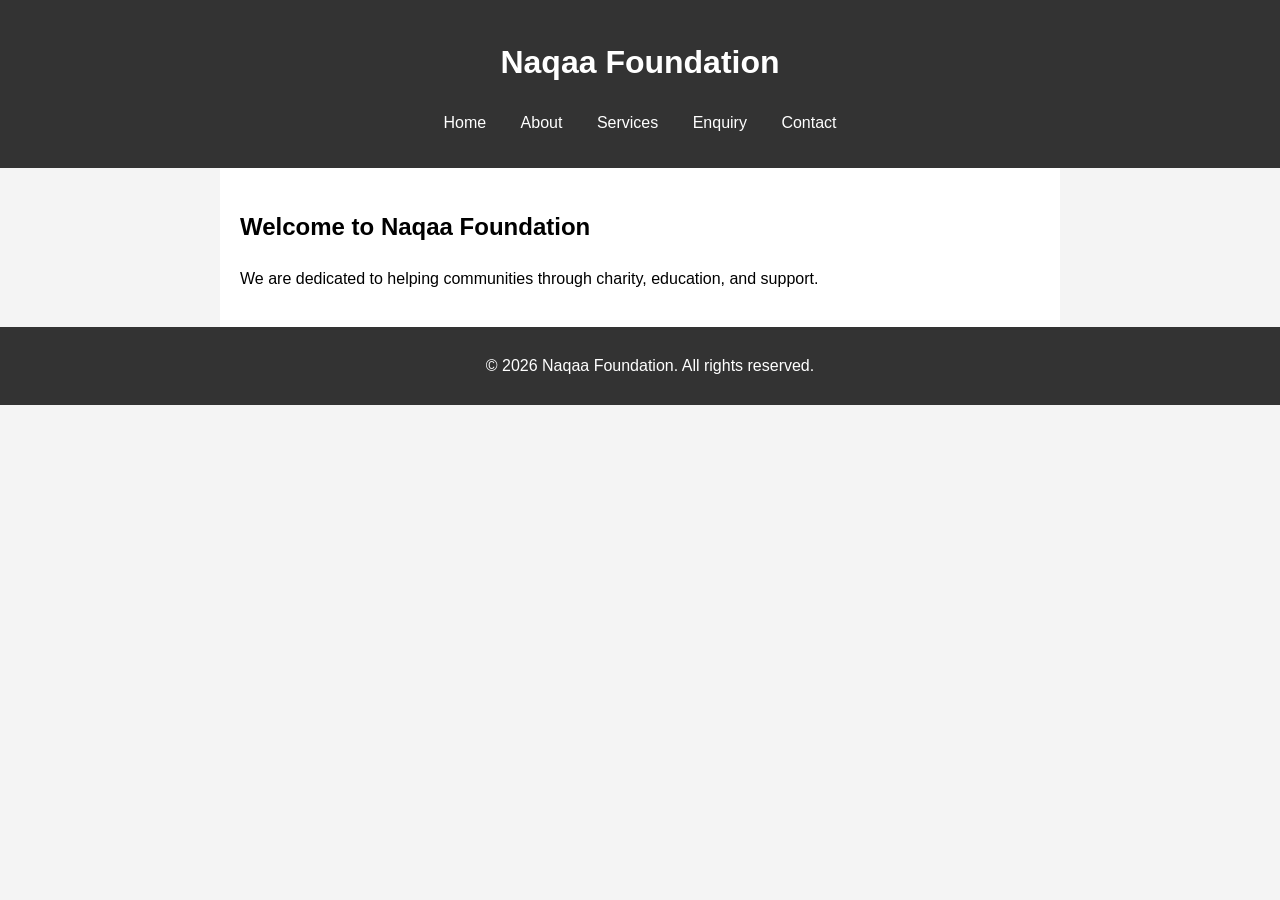
==== index.html @ 7ed09de6 "Initial project setup for Naqaa Foundation" ====
<!DOCTYPE html>
<html lang="en">
<head>
    <meta charset="UTF-8">
    <meta name="viewport" content="width=device-width, initial-scale=1.0">
    <title>Home - Naqaa Foundation</title>

    <!-- Link to CSS -->
    <link rel="stylesheet" href="css/style.css">
</head>
<body>

    <!-- This is the header section -->
    <header>
        <h1>Naqaa Foundation</h1>

        <!-- Navigation menu -->
        <nav>
            <ul>
                <li><a href="index.html">Home</a></li>
                <li><a href="about.html">About</a></li>
                <li><a href="services.html">Services</a></li>
                <li><a href="enquiry.html">Enquiry</a></li>
                <li><a href="contact.html">Contact</a></li>
            </ul>
        </nav>
    </header>

    <!-- MAIN CONTENT -->
    <main>
        <section>
            <h2>Welcome to Naqaa Foundation</h2>
            <p>We are dedicated to helping communities through charity, education, and support.</p>
        </section>
    </main>

    <!-- FOOTER -->
    <footer>
        <p>&copy; 2026 Naqaa Foundation. All rights reserved.</p>
    </footer>

    <!-- Link to JS -->
    <script src="js/script.js"></script>
</body>
</html>
---- css/style.css ----
/* Main Stylesheet for Naqaa Foundation */

body {
    font-family: Arial, sans-serif;
    line-height: 1.6;
    margin: 0;
    padding: 0;
    background-color: #f4f4f4;
}

header {
    background: #333;
    color: #fff;
    padding: 1rem 0;
    text-align: center;
}

nav ul {
    padding: 0;
    list-style: none;
}

nav ul li {
    display: inline;
    margin: 0 15px;
}

nav ul li a {
    color: #fff;
    text-decoration: none;
}

main {
    padding: 20px;
    max-width: 800px;
    margin: auto;
    background: #fff;
}

footer {
    text-align: center;
    padding: 10px;
    background: #333;
    color: #fff;
    position: relative;
    bottom: 0;
    width: 100%;
}

form input, form textarea {
    width: 100%;
    padding: 10px;
    margin: 5px 0;
}

button {
    background: #333;
    color: #fff;
    padding: 10px 20px;
    border: none;
    cursor: pointer;
}

button:hover {
    background: #555;
}
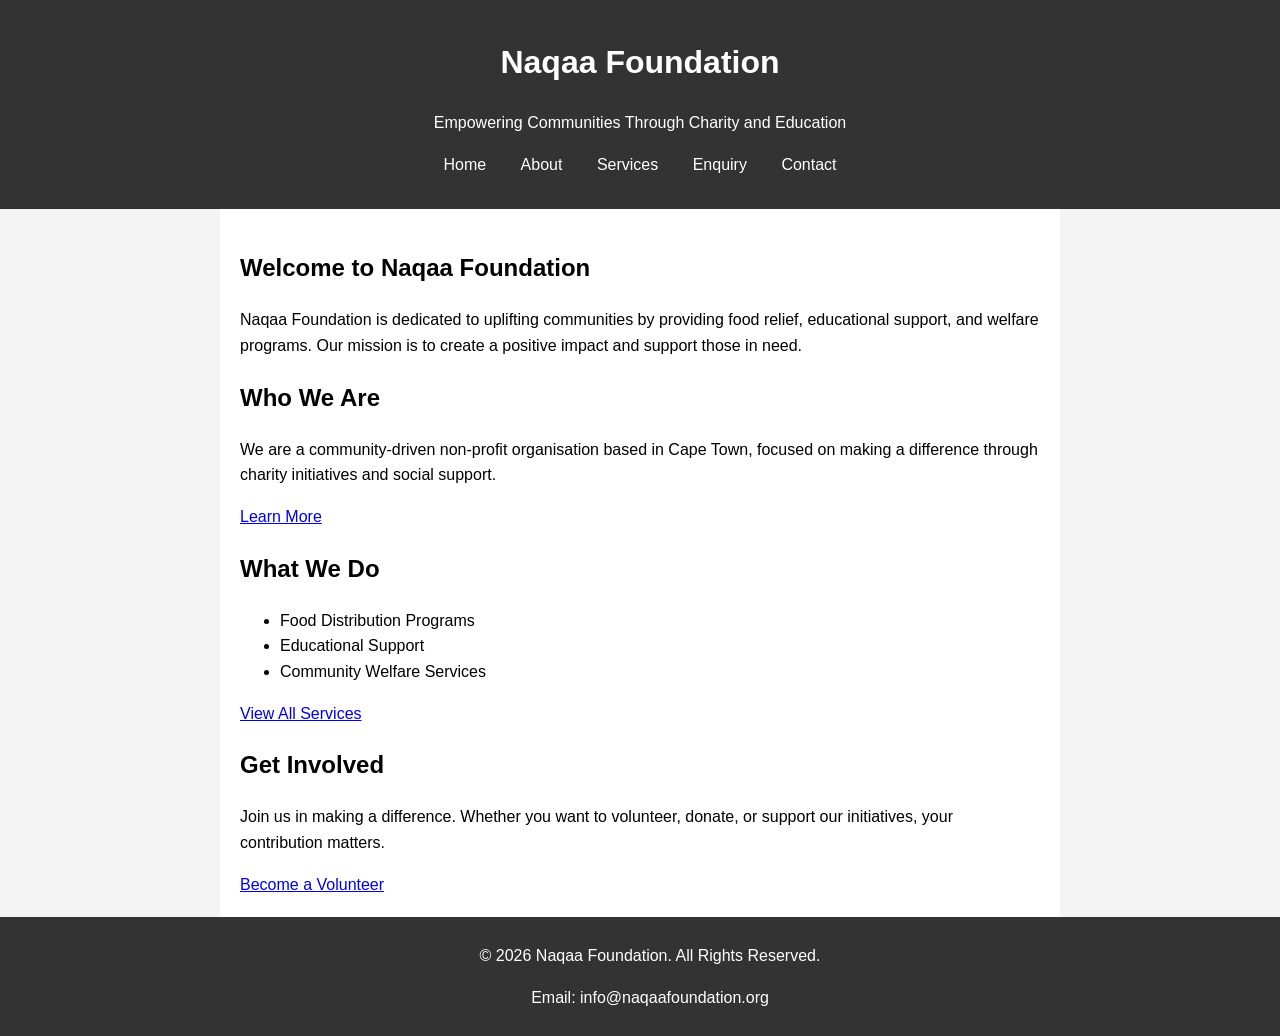
==== commit 8523f32d: "Revise HTML structure and content for clarity" ====
--- a/index.html
+++ b/index.html
@@ -1,20 +1,25 @@
 <!DOCTYPE html>
 <html lang="en">
 <head>
+    <!-- Meta setup for responsiveness and encoding -->
     <meta charset="UTF-8">
     <meta name="viewport" content="width=device-width, initial-scale=1.0">
-    <title>Home - Naqaa Foundation</title>
 
-    <!-- Link to CSS -->
+    <!-- Page Title -->
+    <title>Naqaa Foundation | Home</title>
+
+    <!-- Link to external CSS file -->
     <link rel="stylesheet" href="css/style.css">
 </head>
+
 <body>
 
-    <!-- This is the header section -->
+    <!-- ================= HEADER SECTION ================= -->
     <header>
         <h1>Naqaa Foundation</h1>
+        <p>Empowering Communities Through Charity and Education</p>
 
-        <!-- Navigation menu -->
+        <!-- Navigation Menu -->
         <nav>
             <ul>
                 <li><a href="index.html">Home</a></li>
@@ -26,20 +31,57 @@
         </nav>
     </header>
 
-    <!-- MAIN CONTENT -->
+    <!-- ================= MAIN CONTENT ================= -->
     <main>
+
+        <!-- Hero Section -->
         <section>
             <h2>Welcome to Naqaa Foundation</h2>
-            <p>We are dedicated to helping communities through charity, education, and support.</p>
+            <p>
+                Naqaa Foundation is dedicated to uplifting communities by providing food relief,
+                educational support, and welfare programs. Our mission is to create a positive
+                impact and support those in need.
+            </p>
         </section>
+
+        <!-- About Preview Section -->
+        <section>
+            <h2>Who We Are</h2>
+            <p>
+                We are a community-driven non-profit organisation based in Cape Town,
+                focused on making a difference through charity initiatives and social support.
+            </p>
+            <a href="about.html">Learn More</a>
+        </section>
+
+        <!-- Services Preview Section -->
+        <section>
+            <h2>What We Do</h2>
+            <ul>
+                <li>Food Distribution Programs</li>
+                <li>Educational Support</li>
+                <li>Community Welfare Services</li>
+            </ul>
+            <a href="services.html">View All Services</a>
+        </section>
+
+        <!-- Call To Action Section -->
+        <section>
+            <h2>Get Involved</h2>
+            <p>
+                Join us in making a difference. Whether you want to volunteer,
+                donate, or support our initiatives, your contribution matters.
+            </p>
+            <a href="enquiry.html">Become a Volunteer</a>
+        </section>
+
     </main>
 
-    <!-- FOOTER -->
+    <!-- ================= FOOTER ================= -->
     <footer>
-        <p>&copy; 2026 Naqaa Foundation. All rights reserved.</p>
+        <p>&copy; 2026 Naqaa Foundation. All Rights Reserved.</p>
+        <p>Email: info@naqaafoundation.org</p>
     </footer>
 
-    <!-- Link to JS -->
-    <script src="js/script.js"></script>
 </body>
 </html>
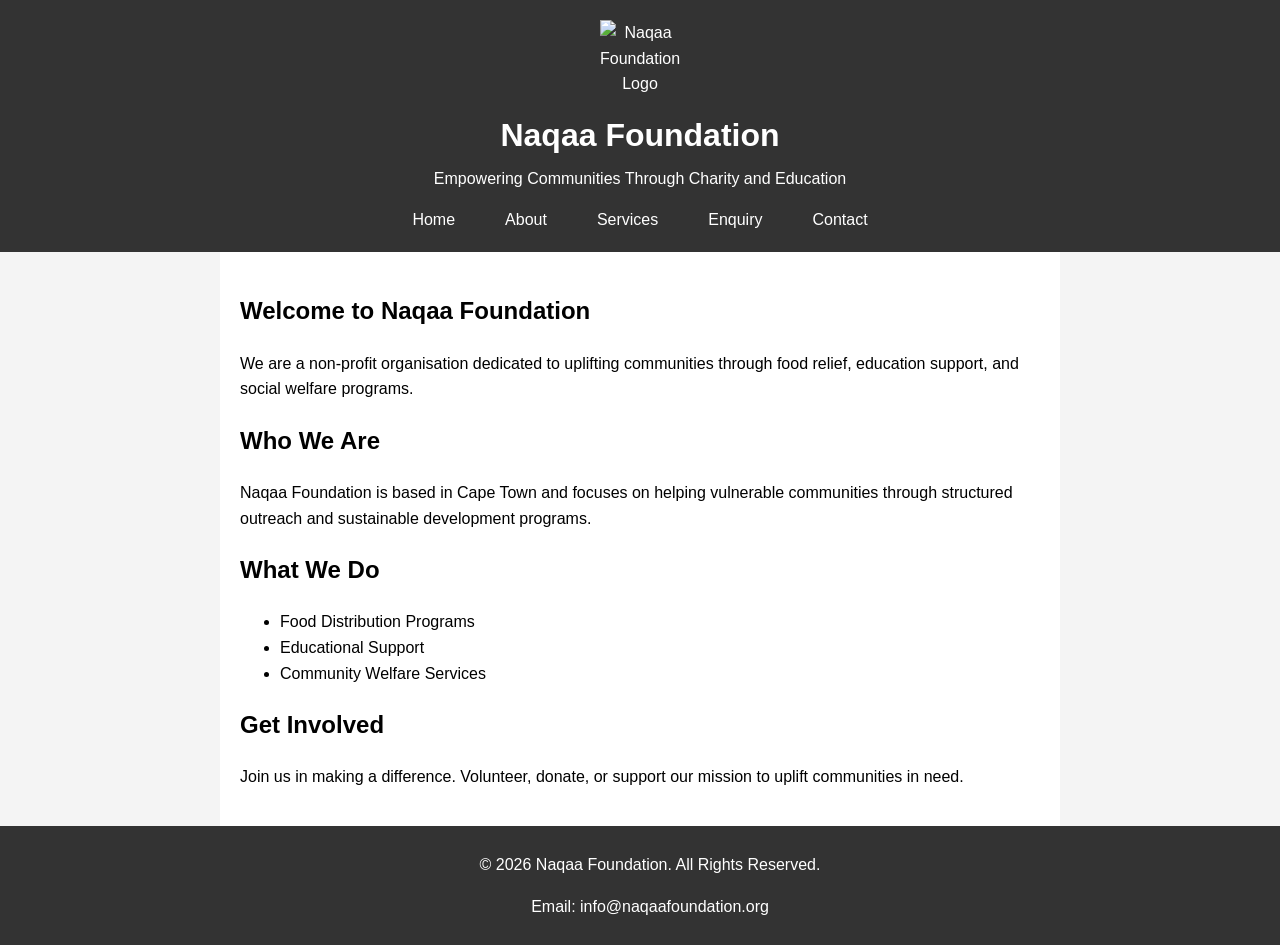
==== commit 85a52d83: "Refactor HTML comments and improve content clarity" ====
--- a/index.html
+++ b/index.html
@@ -1,27 +1,35 @@
 <!DOCTYPE html>
 <html lang="en">
 <head>
-    <!-- Meta setup for responsiveness and encoding -->
+    <!-- Meta Data -->
     <meta charset="UTF-8">
     <meta name="viewport" content="width=device-width, initial-scale=1.0">
 
     <!-- Page Title -->
     <title>Naqaa Foundation | Home</title>
 
-    <!-- Link to external CSS file -->
+    <!-- CSS File -->
     <link rel="stylesheet" href="css/style.css">
 </head>
 
 <body>
 
     <!-- ================= HEADER SECTION ================= -->
-    <header>
-        <h1>Naqaa Foundation</h1>
-        <p>Empowering Communities Through Charity and Education</p>
+    <header style="text-align: center; padding: 20px;">
 
-        <!-- Navigation Menu -->
+        <!-- LOGO -->
+        <img src="images/logo1.png" alt="Naqaa Foundation Logo"
+             style="width:80px; height:80px; object-fit:contain; display:block; margin: 0 auto;">
+
+        <!-- TITLE -->
+        <h1 style="margin: 10px 0 5px 0;">Naqaa Foundation</h1>
+
+        <!-- SUBTITLE -->
+        <p style="margin: 0 0 15px 0;">Empowering Communities Through Charity and Education</p>
+
+        <!-- NAVIGATION MENU -->
         <nav>
-            <ul>
+            <ul style="list-style: none; padding: 0; margin: 0; display: flex; justify-content: center; gap: 20px;">
                 <li><a href="index.html">Home</a></li>
                 <li><a href="about.html">About</a></li>
                 <li><a href="services.html">Services</a></li>
@@ -29,32 +37,31 @@
                 <li><a href="contact.html">Contact</a></li>
             </ul>
         </nav>
+
     </header>
 
     <!-- ================= MAIN CONTENT ================= -->
     <main>
 
-        <!-- Hero Section -->
+        <!-- HERO SECTION -->
         <section>
             <h2>Welcome to Naqaa Foundation</h2>
             <p>
-                Naqaa Foundation is dedicated to uplifting communities by providing food relief,
-                educational support, and welfare programs. Our mission is to create a positive
-                impact and support those in need.
+                We are a non-profit organisation dedicated to uplifting communities through
+                food relief, education support, and social welfare programs.
             </p>
         </section>
 
-        <!-- About Preview Section -->
+        <!-- ABOUT PREVIEW -->
         <section>
             <h2>Who We Are</h2>
             <p>
-                We are a community-driven non-profit organisation based in Cape Town,
-                focused on making a difference through charity initiatives and social support.
+                Naqaa Foundation is based in Cape Town and focuses on helping vulnerable communities
+                through structured outreach and sustainable development programs.
             </p>
-            <a href="about.html">Learn More</a>
         </section>
 
-        <!-- Services Preview Section -->
+        <!-- SERVICES PREVIEW -->
         <section>
             <h2>What We Do</h2>
             <ul>
@@ -62,17 +69,15 @@
                 <li>Educational Support</li>
                 <li>Community Welfare Services</li>
             </ul>
-            <a href="services.html">View All Services</a>
         </section>
 
-        <!-- Call To Action Section -->
+        <!-- CALL TO ACTION -->
         <section>
             <h2>Get Involved</h2>
             <p>
-                Join us in making a difference. Whether you want to volunteer,
-                donate, or support our initiatives, your contribution matters.
+                Join us in making a difference. Volunteer, donate, or support our mission
+                to uplift communities in need.
             </p>
-            <a href="enquiry.html">Become a Volunteer</a>
         </section>
 
     </main>
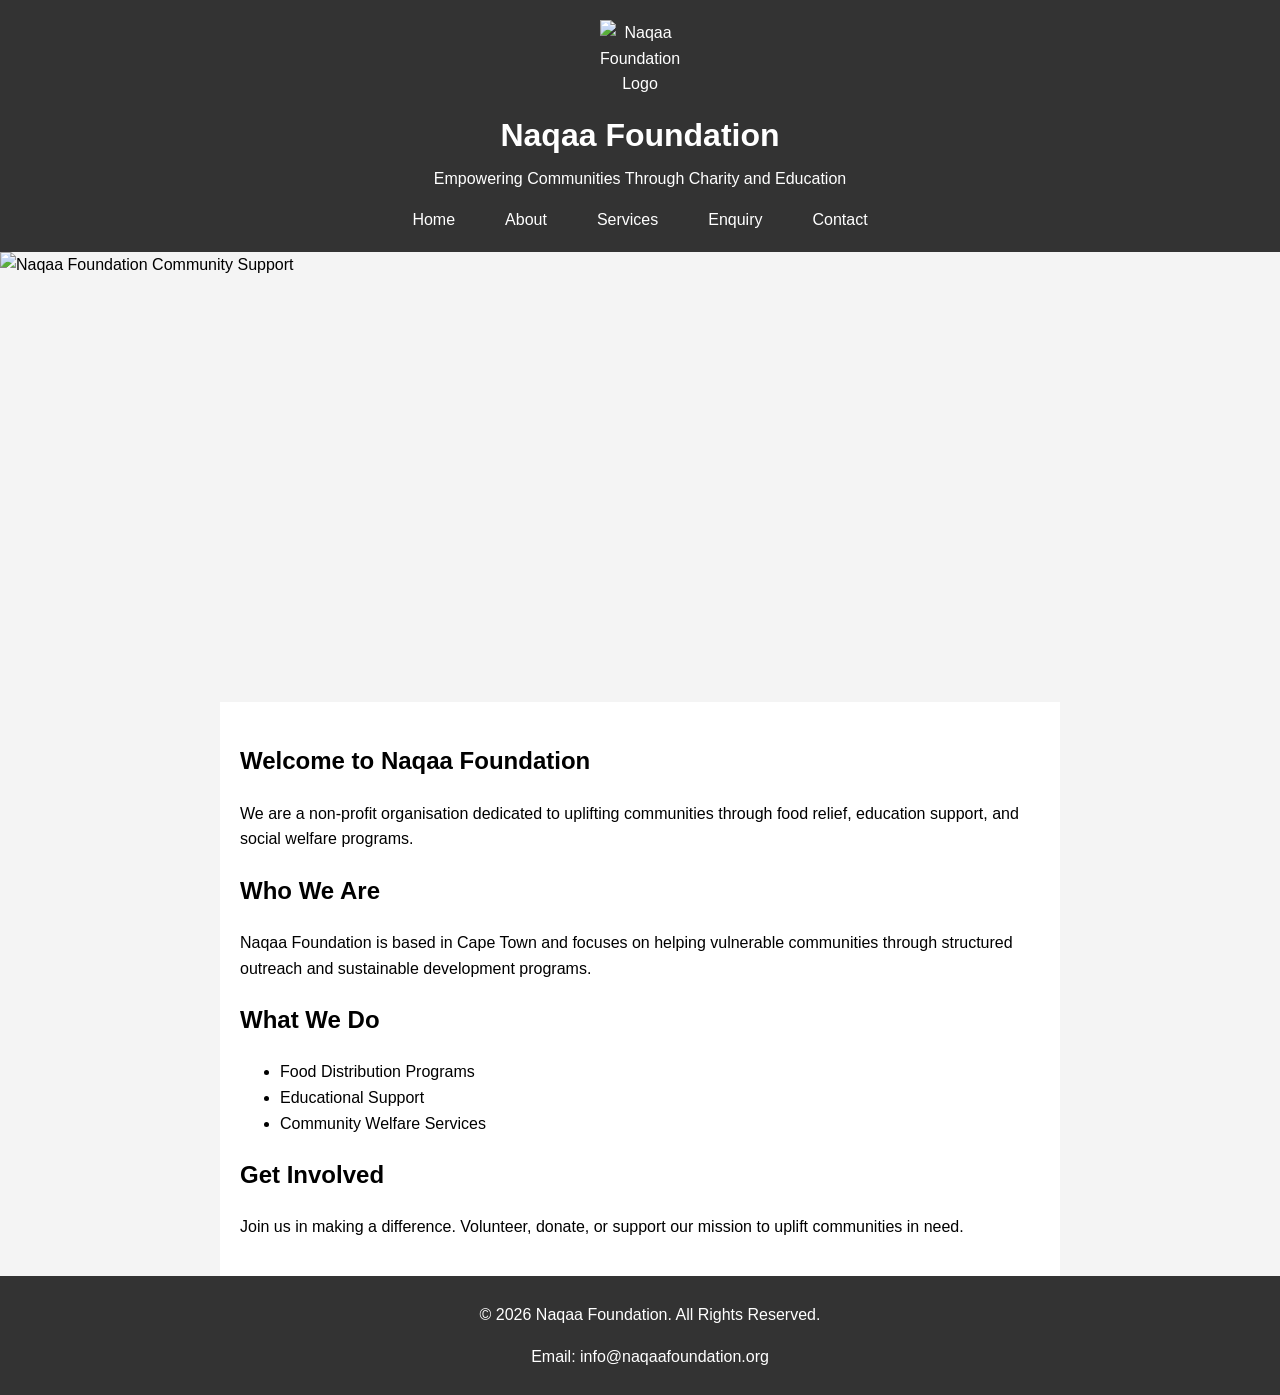
==== commit eedc7b96: "Added a  hero image section to index.html" ====
--- a/index.html
+++ b/index.html
@@ -40,10 +40,16 @@
 
     </header>
 
+    <!-- ================= HERO IMAGE SECTION ================= -->
+    <section>
+        <img src="images/image1.jpg" alt="Naqaa Foundation Community Support"
+             style="width:100%; height:450px; object-fit:cover; display:block;">
+    </section>
+
     <!-- ================= MAIN CONTENT ================= -->
     <main>
 
-        <!-- HERO SECTION -->
+        <!-- WELCOME SECTION -->
         <section>
             <h2>Welcome to Naqaa Foundation</h2>
             <p>
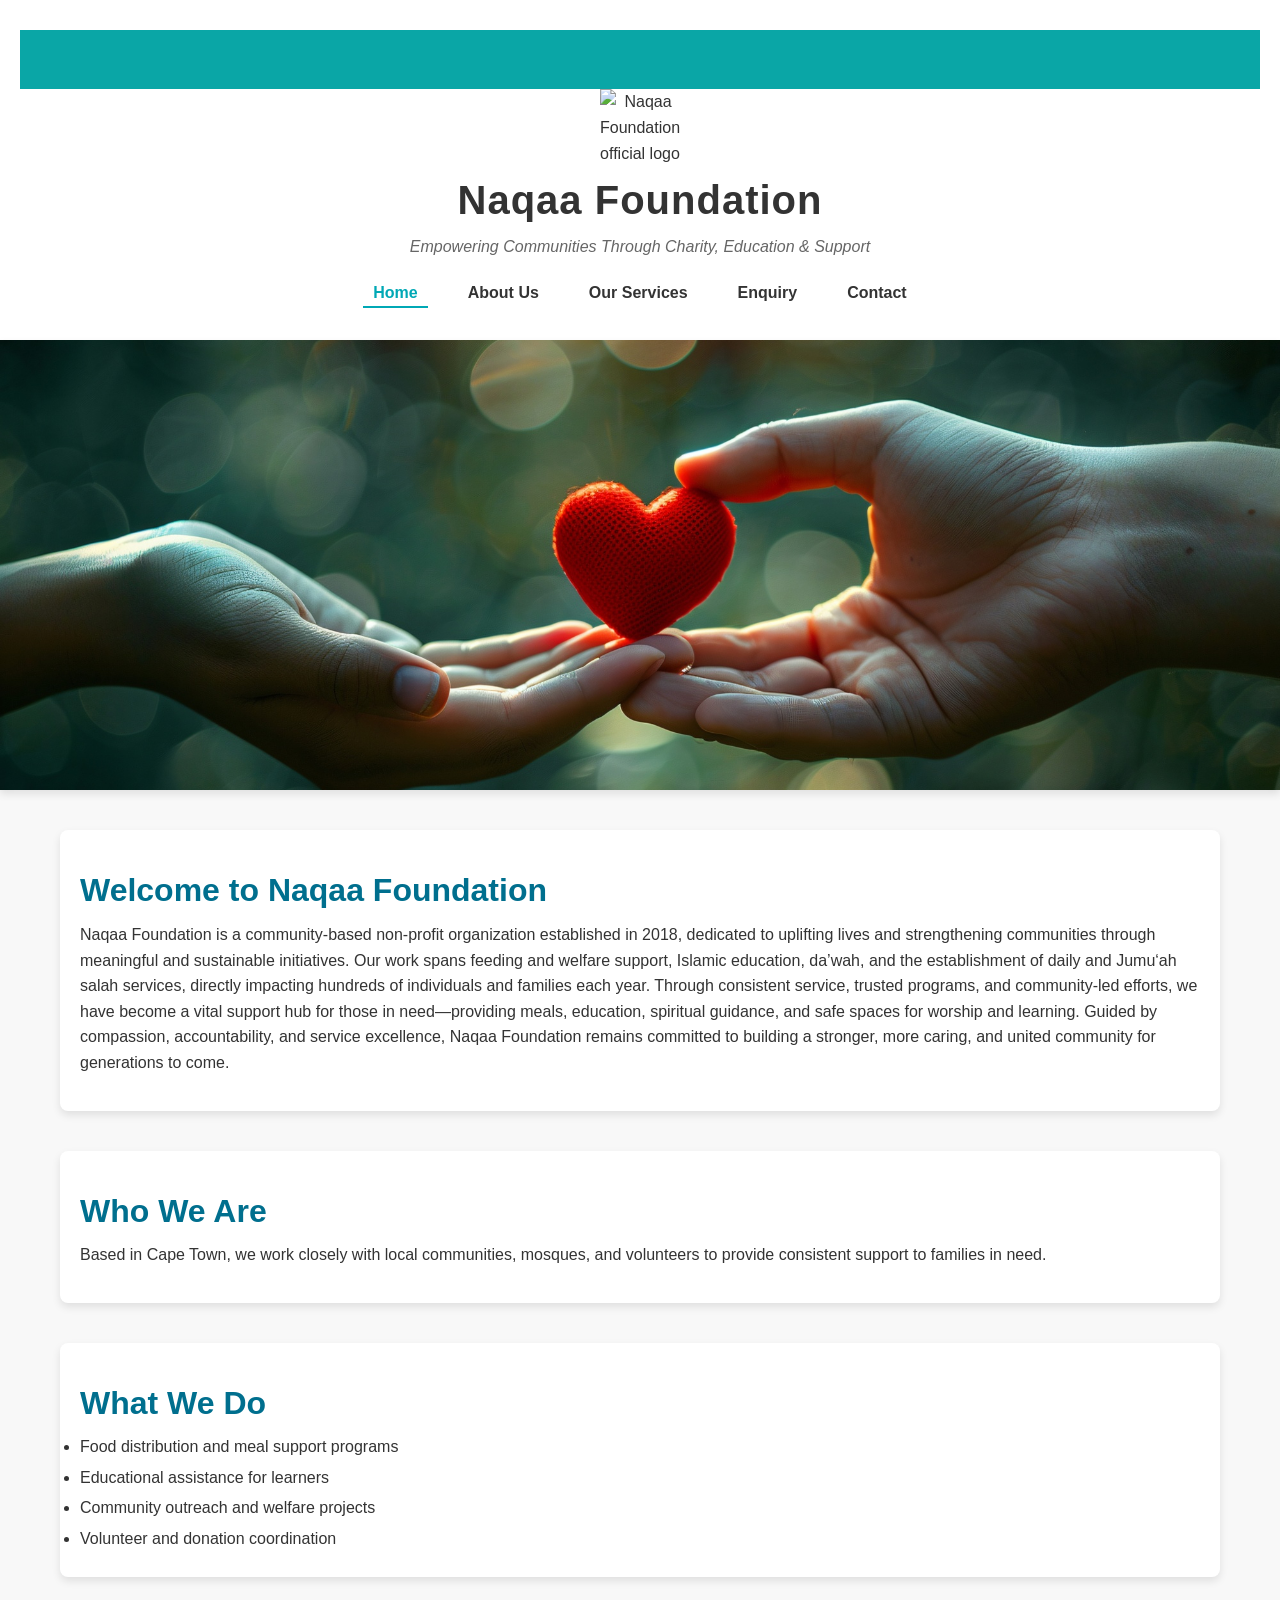
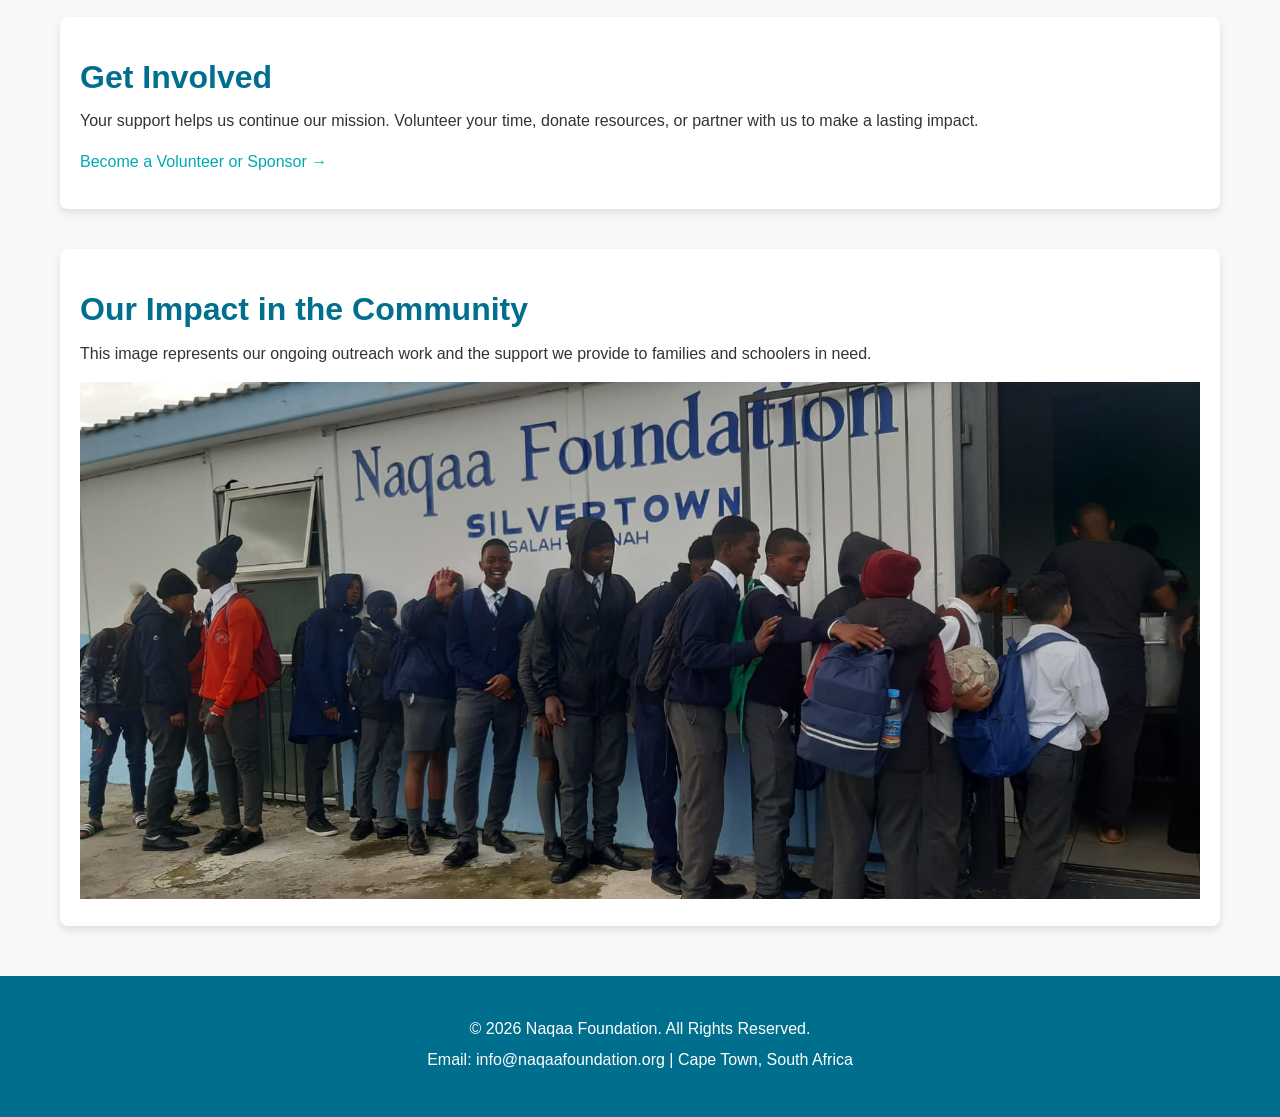
==== commit ca4b3b3e: "Refactor index.html for SEO and content clarity Updated meta tags for SEO and improved header struct" ====
--- a/index.html
+++ b/index.html
@@ -1,38 +1,46 @@
 <!DOCTYPE html>
 <html lang="en">
 <head>
-    <!-- Meta Data -->
+    <!-- ================= META DATA ================= -->
     <meta charset="UTF-8">
     <meta name="viewport" content="width=device-width, initial-scale=1.0">
 
-    <!-- Page Title -->
+    <!-- SEO -->
+    <meta name="description" content="Naqaa Foundation is a non-profit organisation in Cape Town focused on food relief, education support, and community development.">
+    <meta name="keywords" content="Naqaa Foundation, charity Cape Town, food relief, education support, volunteering South Africa">
+    <meta name="author" content="Naqaa Foundation">
+
+    <!-- PAGE TITLE -->
     <title>Naqaa Foundation | Home</title>
 
-    <!-- CSS File -->
+    <!-- CSS FILE -->
     <link rel="stylesheet" href="css/style.css">
 </head>
 
 <body>
 
-    <!-- ================= HEADER SECTION ================= -->
-    <header style="text-align: center; padding: 20px;">
+    <!-- ================= HEADER ================= -->
+    <header>
+ <!-- ANIMATED DONATE BANNER -->
+<div class="donate-banner">
+    <p>Donate Today – Help Us Support Families in Need | Every Contribution Makes a Difference</p>
+</div>
+        <!-- LOGO -->
+        <img src="images/logo1.png" alt="Naqaa Foundation official logo" class="logo">
 
-        <!-- LOGO -->
-        <img src="images/logo1.png" alt="Naqaa Foundation Logo"
-             style="width:80px; height:80px; object-fit:contain; display:block; margin: 0 auto;">
+        <!-- MAIN TITLE -->
+        
+        <h1>Naqaa Foundation</h1>
 
-        <!-- TITLE -->
-        <h1 style="margin: 10px 0 5px 0;">Naqaa Foundation</h1>
+        <!-- TAGLINE -->
+        <p class="subtitle">Empowering Communities Through Charity, Education & Support</p>
 
-        <!-- SUBTITLE -->
-        <p style="margin: 0 0 15px 0;">Empowering Communities Through Charity and Education</p>
-
-        <!-- NAVIGATION MENU -->
-        <nav>
-            <ul style="list-style: none; padding: 0; margin: 0; display: flex; justify-content: center; gap: 20px;">
-                <li><a href="index.html">Home</a></li>
-                <li><a href="about.html">About</a></li>
-                <li><a href="services.html">Services</a></li>
+        <!-- NAVIGATION -->
+        <nav aria-label="Main Navigation">
+            <ul>
+                <li><a href="index.html" class="active">Home</a></li>
+                <li><a href="about.html">About Us</a></li>
+                <li><a href="services.html">Our Services</a></li>
                 <li><a href="enquiry.html">Enquiry</a></li>
                 <li><a href="contact.html">Contact</a></li>
             </ul>
@@ -40,10 +48,18 @@
 
     </header>
 
-    <!-- ================= HERO IMAGE SECTION ================= -->
-    <section>
-        <img src="images/image1.jpg" alt="Naqaa Foundation Community Support"
-             style="width:100%; height:450px; object-fit:cover; display:block;">
+    <!-- ================= HERO SECTION ================= -->
+    <section class="hero">
+        <img 
+            src="images/image1.jpg"
+            srcset="
+                images/image1.jpg 1200w,
+                images/image1.jpg 800w,
+                images/image1.jpg 480w
+            "
+            sizes="(max-width: 768px) 100vw, 1200px"
+            alt="Volunteers from Naqaa Foundation distributing food to the community"
+            class="hero-img">
     </section>
 
     <!-- ================= MAIN CONTENT ================= -->
@@ -53,8 +69,9 @@
         <section>
             <h2>Welcome to Naqaa Foundation</h2>
             <p>
-                We are a non-profit organisation dedicated to uplifting communities through
-                food relief, education support, and social welfare programs.
+                Naqaa Foundation is a community-based non-profit organization established in 2018, dedicated to uplifting lives and strengthening communities through meaningful and sustainable initiatives. Our work spans feeding and welfare support, Islamic education, da’wah, and the establishment of daily and Jumu‘ah salah services, directly impacting hundreds of individuals and families each year.
+
+Through consistent service, trusted programs, and community-led efforts, we have become a vital support hub for those in need—providing meals, education, spiritual guidance, and safe spaces for worship and learning. Guided by compassion, accountability, and service excellence, Naqaa Foundation remains committed to building a stronger, more caring, and united community for generations to come.
             </p>
         </section>
 
@@ -62,8 +79,8 @@
         <section>
             <h2>Who We Are</h2>
             <p>
-                Naqaa Foundation is based in Cape Town and focuses on helping vulnerable communities
-                through structured outreach and sustainable development programs.
+                Based in Cape Town, we work closely with local communities, mosques, and volunteers
+                to provide consistent support to families in need.
             </p>
         </section>
 
@@ -71,9 +88,10 @@
         <section>
             <h2>What We Do</h2>
             <ul>
-                <li>Food Distribution Programs</li>
-                <li>Educational Support</li>
-                <li>Community Welfare Services</li>
+                <li>Food distribution and meal support programs</li>
+                <li>Educational assistance for learners</li>
+                <li>Community outreach and welfare projects</li>
+                <li>Volunteer and donation coordination</li>
             </ul>
         </section>
 
@@ -81,17 +99,31 @@
         <section>
             <h2>Get Involved</h2>
             <p>
-                Join us in making a difference. Volunteer, donate, or support our mission
-                to uplift communities in need.
+                Your support helps us continue our mission. Volunteer your time, donate resources,
+                or partner with us to make a lasting impact.
+            </p>
+            <p>
+                <a href="enquiry.html">Become a Volunteer or Sponsor →</a>
             </p>
         </section>
+        <!-- ================= FEATURE IMAGE ================= -->
+<section class="feature-image">
+    <h2>Our Impact in the Community</h2>
+    <p>
+        This image represents our ongoing outreach work and the support we provide to families and schoolers in need.
+    </p>
+
+    <img src="images/image4.jpeg" 
+         alt="Naqaa Foundation community outreach activity"
+         class="feature-img">
+</section>
 
     </main>
 
     <!-- ================= FOOTER ================= -->
     <footer>
         <p>&copy; 2026 Naqaa Foundation. All Rights Reserved.</p>
-        <p>Email: info@naqaafoundation.org</p>
+        <p>Email: info@naqaafoundation.org | Cape Town, South Africa</p>
     </footer>
 
 </body>
--- a/css/style.css
+++ b/css/style.css
@@ -1,66 +1,300 @@
-/* Main Stylesheet for Naqaa Foundation */
+/* =========================================
+   NAQAA FOUNDATION - MAIN STYLESHEET
+   PART 2: ADVANCED CSS & RESPONSIVE DESIGN
+   ========================================= */
+
+/* --- Category 3: Default Styles --- */
+* {
+    margin: 0;
+    padding: 0;
+    box-sizing: border-box;
+}
 
 body {
     font-family: Arial, sans-serif;
     line-height: 1.6;
-    margin: 0;
+    background: #f8f8f8;
+    color: #333;
+}
+
+/* --- Category 6: Decoration and Colours --- */
+:root {
+    --primary: #00A8B5;
+    --secondary: #006F8E;
+    --accent: #f4f4f4;
+    --text-dark: #333;
+    --white: #ffffff;
+    --shadow: 0 4px 8px rgba(0,0,0,0.1);
+}
+
+/* --- Category 4: Typography --- */
+h1 {
+    font-family: 'Segoe UI', Tahoma, Geneva, Verdana, sans-serif;
+    font-size: 2.5rem;
+    font-weight: 700;
+    line-height: 1.2;
+    letter-spacing: 1px;
+    margin-bottom: 10px;
+}
+
+h2 {
+    font-size: 2rem;
+    font-weight: 600;
+    line-height: 1.3;
+    margin: 20px 0 10px;
+    color: var(--secondary);
+}
+
+h3 {
+    font-size: 1.5rem;
+    font-weight: 500;
+    margin-bottom: 10px;
+}
+
+p {
+    font-size: 1rem;
+    margin-bottom: 15px;
+}
+
+a {
+    text-decoration: none;
+    color: var(--primary);
+    transition: color 0.3s ease;
+}
+
+li {
+    margin-bottom: 5px;
+}
+
+/* --- Category 5: Layout Structure (Flexbox) --- */
+header {
+    background: var(--white);
+    padding: 30px 20px;
+    text-align: center;
+    box-shadow: var(--shadow);
+}
+
+.logo {
+    width: 80px;
+    height: auto;
+    margin: 0 auto 10px;
+    display: block;
+}
+
+.subtitle {
+    font-style: italic;
+    color: #666;
+    margin-bottom: 20px;
+}
+
+nav ul {
+    display: flex;
+    justify-content: center;
+    list-style: none;
+    gap: 30px;
+    margin-top: 10px;
+}
+
+/* --- Category 7: Pseudo Classes --- */
+nav ul li a {
+    color: var(--text-dark);
+    font-weight: bold;
+    padding: 5px 10px;
+}
+
+nav ul li a:hover,
+nav ul li a.active {
+    color: var(--primary);
+    border-bottom: 2px solid var(--primary);
+}
+
+main {
+    max-width: 1200px;
+    margin: 40px auto;
+    padding: 0 20px;
+}
+
+section {
+    margin-bottom: 40px;
+    padding: 20px;
+    background: var(--white);
+    border-radius: 8px;
+    box-shadow: var(--shadow);
+}
+
+/* --- Hero Section --- */
+.hero {
     padding: 0;
-    background-color: #f4f4f4;
-}
-
-header {
-    background: #333;
-    color: #fff;
-    padding: 1rem 0;
+    overflow: hidden;
+    border-radius: 0;
+}
+
+.hero-img {
+    width: 100%;
+    height: 450px;
+    object-fit: cover;
+    display: block;
+}
+
+/* --- Footer --- */
+footer {
+    background: var(--secondary);
+    color: var(--white);
     text-align: center;
-}
-
-nav ul {
-    padding: 0;
-    list-style: none;
-}
-
-nav ul li {
-    display: inline;
-    margin: 0 15px;
-}
-
-nav ul li a {
-    color: #fff;
-    text-decoration: none;
-}
-
-main {
-    padding: 20px;
-    max-width: 800px;
-    margin: auto;
-    background: #fff;
-}
-
-footer {
+    padding: 40px 20px;
+    margin-top: 50px;
+}
+
+footer p {
+    margin-bottom: 5px;
+}
+
+/* --- Forms & Buttons --- */
+form {
+    display: flex;
+    flex-direction: column;
+}
+
+input, select, textarea {
+    width: 100%;
+    padding: 12px;
+    margin: 10px 0;
+    border: 1px solid #ccc;
+    border-radius: 4px;
+}
+
+input:focus, textarea:focus {
+    outline: none;
+    border-color: var(--primary);
+    box-shadow: 0 0 5px rgba(0, 168, 181, 0.3);
+}
+
+button {
+    background: var(--primary);
+    color: var(--white);
+    padding: 12px 24px;
+    border: none;
+    border-radius: 4px;
+    cursor: pointer;
+    font-size: 1rem;
+    font-weight: bold;
+    transition: background 0.3s ease, transform 0.1s ease;
+}
+
+button:hover {
+    background: var(--secondary);
+}
+
+button:active {
+    transform: scale(0.98);
+}
+
+/* --- RESPONSIVE DESIGN (30 Marks) --- */
+
+/* Tablet Breakpoint (Category 141) */
+@media (max-width: 768px) {
+    h1 {
+        font-size: 2rem;
+    }
+    
+    h2 {
+        font-size: 1.75rem;
+    }
+    
+    .hero-img {
+        height: 300px;
+    }
+    
+    nav ul {
+        gap: 15px;
+    }
+}
+
+/* Mobile Breakpoint (Category 153) */
+@media (max-width: 480px) {
+    header {
+        padding: 20px 10px;
+    }
+    
+    h1 {
+        font-size: 1.5rem;
+    }
+    
+    nav ul {
+        flex-direction: column; /* Category 181 Navigation Adjustment */
+        gap: 10px;
+    }
+    
+    nav ul li {
+        width: 100%;
+    }
+    
+    .hero-img {
+        height: 200px;
+    }
+    
+    main {
+        margin: 20px auto;
+    }
+}
+
+/* Image Adjustment (Category 192) */
+img {
+    max-width: 100%;
+    height: auto;
+}
+/* ================= DONATE ANIMATION BANNER ================= */
+
+.donate-banner {
+    width: 100%;
+    overflow: hidden;
+    background-color: #0aa6a6; /* Naqaa-style teal */
+    color: white;
+    padding: 10px 0;
+    position: relative;
+}
+
+.donate-banner p {
+    display: inline-block;
+    white-space: nowrap;
+    padding-left: 100%;
+    animation: scrollText 12s linear infinite;
+    font-weight: bold;
+    font-size: 14px;
+}
+
+/* Animation */
+@keyframes scrollText {
+    0% {
+        transform: translateX(0%);
+    }
+    100% {
+        transform: translateX(-100%);
+    }
+
+    .feature-image {
     text-align: center;
-    padding: 10px;
-    background: #333;
-    color: #fff;
-    position: relative;
-    bottom: 0;
+    padding: 40px 20px;
+    margin-top: 40px;
+    background-color: #f5f7f9;
+    border-radius: 10px;
+}
+
+.feature-image h2 {
+    margin-bottom: 10px;
+}
+
+.feature-image p {
+    max-width: 700px;
+    margin: 0 auto 20px auto;
+    color: #555;
+}
+
+.feature-img {
     width: 100%;
-}
-
-form input, form textarea {
-    width: 100%;
-    padding: 10px;
-    margin: 5px 0;
-}
-
-button {
-    background: #333;
-    color: #fff;
-    padding: 10px 20px;
-    border: none;
-    cursor: pointer;
-}
-
-button:hover {
-    background: #555;
-}
+    max-width: 900px;
+    border-radius: 12px;
+    box-shadow: 0 6px 20px rgba(0,0,0,0.15);
+}
+/* ================= NAVIGATION BORDER FIX ================= */
+
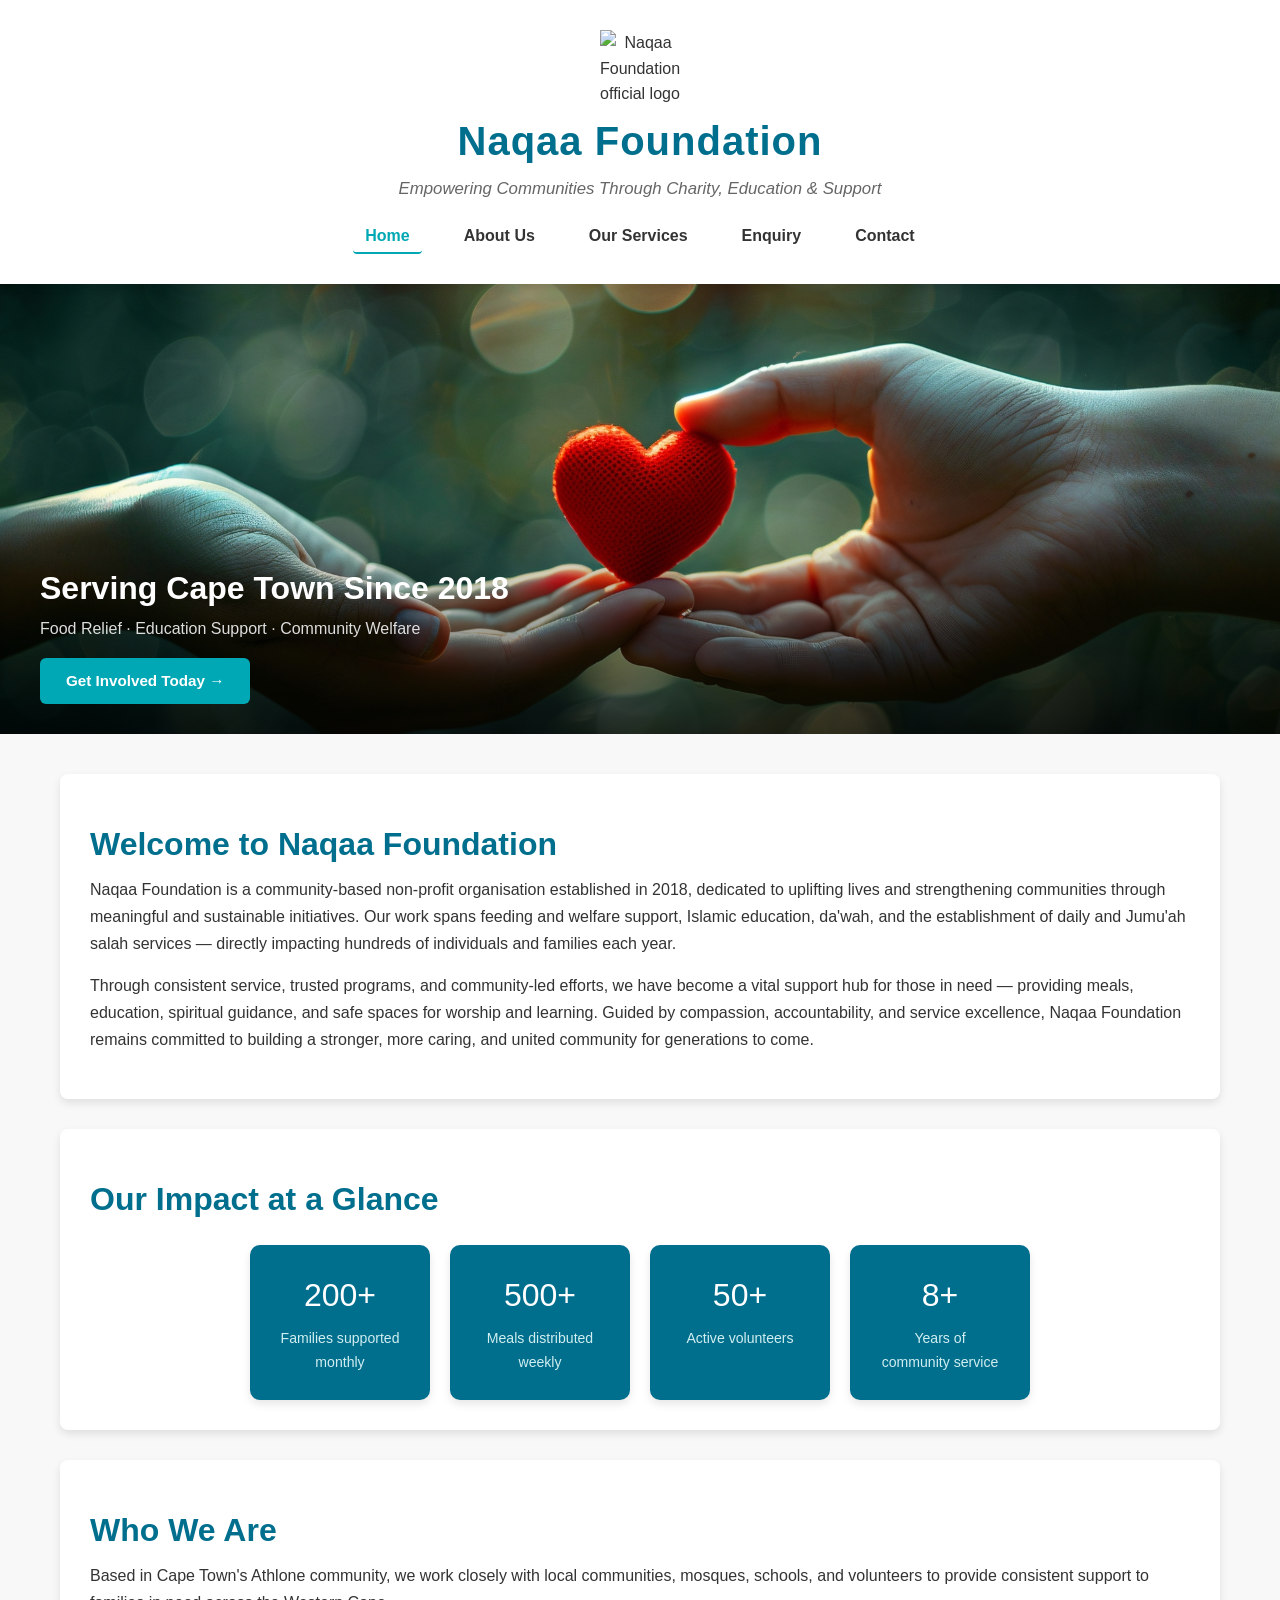
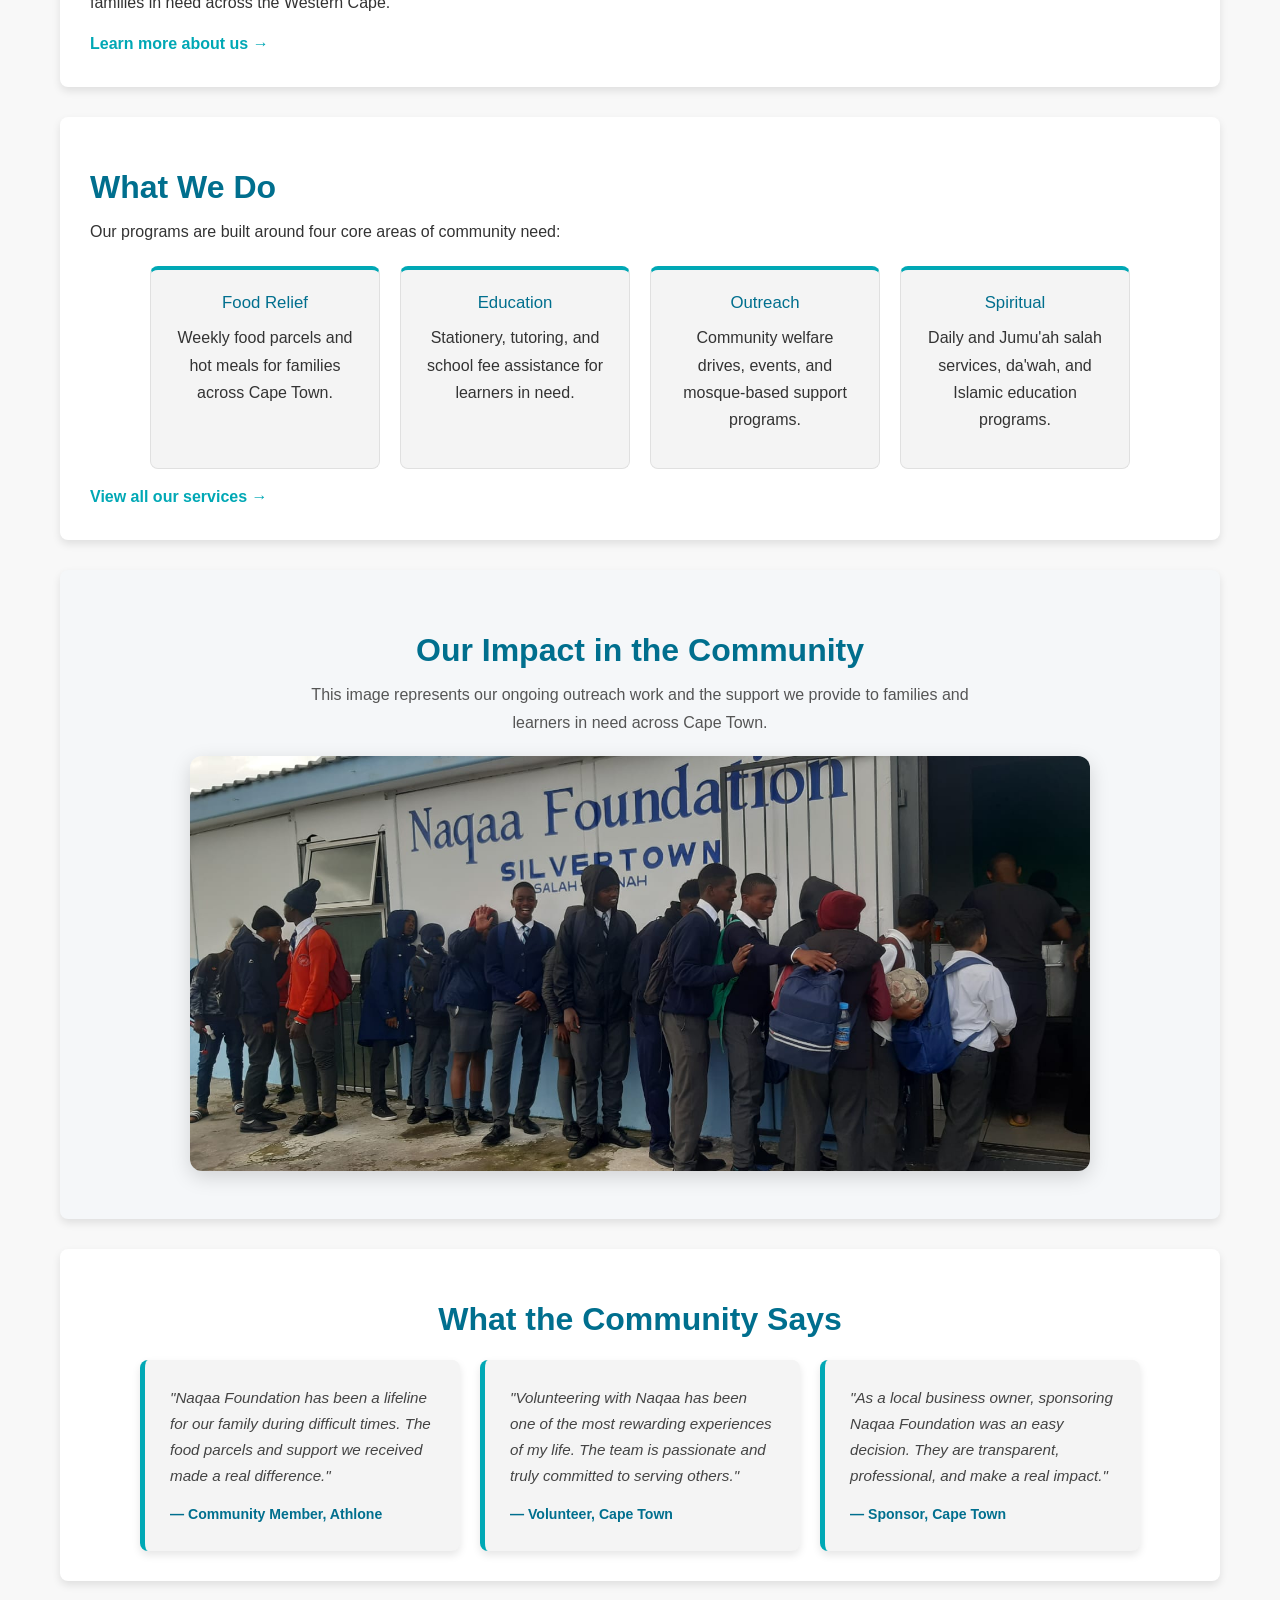
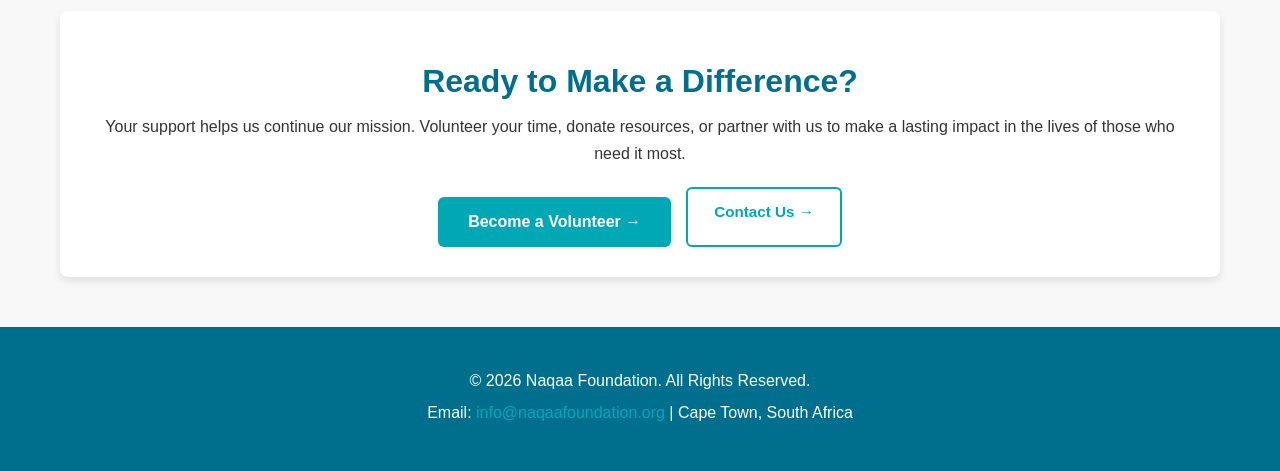
==== commit e065c201: "Update SEO and content in index.html" ====
--- a/index.html
+++ b/index.html
@@ -5,15 +5,21 @@
     <meta charset="UTF-8">
     <meta name="viewport" content="width=device-width, initial-scale=1.0">
 
-    <!-- SEO -->
-    <meta name="description" content="Naqaa Foundation is a non-profit organisation in Cape Town focused on food relief, education support, and community development.">
-    <meta name="keywords" content="Naqaa Foundation, charity Cape Town, food relief, education support, volunteering South Africa">
+    <!-- ================= SEO ================= -->
+    <meta name="description" content="Naqaa Foundation is a Cape Town non-profit organisation providing food relief, education support, and community development programs since 2018. Get involved today.">
+    <meta name="keywords" content="Naqaa Foundation, charity Cape Town, food relief South Africa, education support non-profit, community development, volunteer Cape Town, donate South Africa">
     <meta name="author" content="Naqaa Foundation">
 
-    <!-- PAGE TITLE -->
-    <title>Naqaa Foundation | Home</title>
-
-    <!-- CSS FILE -->
+    <!-- ================= OPEN GRAPH ================= -->
+    <meta property="og:title" content="Naqaa Foundation | Home – Community Support Cape Town">
+    <meta property="og:description" content="Naqaa Foundation uplifts lives through food relief, education support, and community welfare programs in Cape Town, South Africa.">
+    <meta property="og:type" content="website">
+    <meta property="og:url" content="https://dalawhatumus.github.io/NAQAA_PROJECT/index.html">
+
+    <!-- ================= PAGE TITLE ================= -->
+    <title>Naqaa Foundation | Home – Community Support Cape Town</title>
+
+    <!-- ================= CSS ================= -->
     <link rel="stylesheet" href="css/style.css">
 </head>
 
@@ -21,15 +27,13 @@
 
     <!-- ================= HEADER ================= -->
     <header>
- <!-- ANIMATED DONATE BANNER -->
-<div class="donate-banner">
-    <p>Donate Today – Help Us Support Families in Need | Every Contribution Makes a Difference</p>
-</div>
+
         <!-- LOGO -->
-        <img src="images/logo1.png" alt="Naqaa Foundation official logo" class="logo">
+        <img src="images/logo1.png"
+             alt="Naqaa Foundation official logo"
+             class="logo">
 
         <!-- MAIN TITLE -->
-        
         <h1>Naqaa Foundation</h1>
 
         <!-- TAGLINE -->
@@ -50,81 +54,188 @@
 
     <!-- ================= HERO SECTION ================= -->
     <section class="hero">
-        <img 
-            src="images/image1.jpg"
-            srcset="
-                images/image1.jpg 1200w,
-                images/image1.jpg 800w,
-                images/image1.jpg 480w
-            "
-            sizes="(max-width: 768px) 100vw, 1200px"
-            alt="Volunteers from Naqaa Foundation distributing food to the community"
-            class="hero-img">
+        <img src="images/image1.jpg"
+             srcset="
+                 images/image1.jpg 1200w,
+                 images/image1.jpg 800w,
+                 images/image1.jpg 480w
+             "
+             sizes="(max-width: 768px) 100vw, 1200px"
+             alt="Naqaa Foundation volunteers distributing food to families in Cape Town"
+             class="hero-img"
+             loading="eager">
+
+        <!-- HERO OVERLAY TEXT -->
+        <div class="hero-overlay">
+            <h2>Serving Cape Town Since 2018</h2>
+            <p>Food Relief · Education Support · Community Welfare</p>
+            <a href="enquiry.html" class="hero-btn">Get Involved Today →</a>
+        </div>
     </section>
 
     <!-- ================= MAIN CONTENT ================= -->
     <main>
 
-        <!-- WELCOME SECTION -->
+        <!-- ================= WELCOME ================= -->
         <section>
             <h2>Welcome to Naqaa Foundation</h2>
             <p>
-                Naqaa Foundation is a community-based non-profit organization established in 2018, dedicated to uplifting lives and strengthening communities through meaningful and sustainable initiatives. Our work spans feeding and welfare support, Islamic education, da’wah, and the establishment of daily and Jumu‘ah salah services, directly impacting hundreds of individuals and families each year.
-
-Through consistent service, trusted programs, and community-led efforts, we have become a vital support hub for those in need—providing meals, education, spiritual guidance, and safe spaces for worship and learning. Guided by compassion, accountability, and service excellence, Naqaa Foundation remains committed to building a stronger, more caring, and united community for generations to come.
-            </p>
-        </section>
-
-        <!-- ABOUT PREVIEW -->
+                Naqaa Foundation is a community-based non-profit organisation established in 2018,
+                dedicated to uplifting lives and strengthening communities through meaningful and
+                sustainable initiatives. Our work spans feeding and welfare support, Islamic education,
+                da'wah, and the establishment of daily and Jumu'ah salah services — directly impacting
+                hundreds of individuals and families each year.
+            </p>
+            <p>
+                Through consistent service, trusted programs, and community-led efforts, we have become
+                a vital support hub for those in need — providing meals, education, spiritual guidance,
+                and safe spaces for worship and learning. Guided by compassion, accountability, and
+                service excellence, Naqaa Foundation remains committed to building a stronger, more
+                caring, and united community for generations to come.
+            </p>
+        </section>
+
+        <!-- ================= IMPACT NUMBERS ================= -->
+        <section>
+            <h2>Our Impact at a Glance</h2>
+            <div class="impact-stats">
+                <div class="stat-card">
+                    <h3>200+</h3>
+                    <p>Families supported monthly</p>
+                </div>
+                <div class="stat-card">
+                    <h3>500+</h3>
+                    <p>Meals distributed weekly</p>
+                </div>
+                <div class="stat-card">
+                    <h3>50+</h3>
+                    <p>Active volunteers</p>
+                </div>
+                <div class="stat-card">
+                    <h3>8+</h3>
+                    <p>Years of community service</p>
+                </div>
+            </div>
+        </section>
+
+        <!-- ================= WHO WE ARE ================= -->
         <section>
             <h2>Who We Are</h2>
             <p>
-                Based in Cape Town, we work closely with local communities, mosques, and volunteers
-                to provide consistent support to families in need.
-            </p>
-        </section>
-
-        <!-- SERVICES PREVIEW -->
+                Based in Cape Town's Athlone community, we work closely with local communities,
+                mosques, schools, and volunteers to provide consistent support to families in need
+                across the Western Cape.
+            </p>
+            <a href="about.html" class="inline-link">Learn more about us →</a>
+        </section>
+
+        <!-- ================= WHAT WE DO ================= -->
         <section>
             <h2>What We Do</h2>
-            <ul>
-                <li>Food distribution and meal support programs</li>
-                <li>Educational assistance for learners</li>
-                <li>Community outreach and welfare projects</li>
-                <li>Volunteer and donation coordination</li>
-            </ul>
-        </section>
-
-        <!-- CALL TO ACTION -->
-        <section>
-            <h2>Get Involved</h2>
+            <p>Our programs are built around four core areas of community need:</p>
+            <div class="services-preview">
+
+                <div class="preview-card">
+                    <h3>Food Relief</h3>
+                    <p>Weekly food parcels and hot meals for families across Cape Town.</p>
+                </div>
+
+                <div class="preview-card">
+                    <h3>Education</h3>
+                    <p>Stationery, tutoring, and school fee assistance for learners in need.</p>
+                </div>
+
+                <div class="preview-card">
+                    <h3>Outreach</h3>
+                    <p>Community welfare drives, events, and mosque-based support programs.</p>
+                </div>
+
+                <div class="preview-card">
+                    <h3>Spiritual</h3>
+                    <p>Daily and Jumu'ah salah services, da'wah, and Islamic education programs.</p>
+                </div>
+
+            </div>
+            <a href="services.html" class="inline-link" style="margin-top:15px; display:inline-block;">
+                View all our services →
+            </a>
+        </section>
+
+        <!-- ================= FEATURE IMAGE ================= -->
+        <section class="feature-image">
+            <h2>Our Impact in the Community</h2>
+            <p>
+                This image represents our ongoing outreach work and the support we provide
+                to families and learners in need across Cape Town.
+            </p>
+            <img src="images/image4.jpeg"
+                 alt="Naqaa Foundation community outreach and welfare activity Cape Town"
+                 class="feature-img"
+                 loading="lazy">
+        </section>
+
+        <!-- ================= TESTIMONIAL ================= -->
+        <section class="testimonial-section">
+            <h2>What the Community Says</h2>
+            <div class="testimonials">
+
+                <blockquote class="testimonial-card">
+                    <p>
+                        "Naqaa Foundation has been a lifeline for our family during difficult times.
+                        The food parcels and support we received made a real difference."
+                    </p>
+                    <cite>— Community Member, Athlone</cite>
+                </blockquote>
+
+                <blockquote class="testimonial-card">
+                    <p>
+                        "Volunteering with Naqaa has been one of the most rewarding experiences
+                        of my life. The team is passionate and truly committed to serving others."
+                    </p>
+                    <cite>— Volunteer, Cape Town</cite>
+                </blockquote>
+
+                <blockquote class="testimonial-card">
+                    <p>
+                        "As a local business owner, sponsoring Naqaa Foundation was an easy decision.
+                        They are transparent, professional, and make a real impact."
+                    </p>
+                    <cite>— Sponsor, Cape Town</cite>
+                </blockquote>
+
+            </div>
+        </section>
+
+        <!-- ================= CALL TO ACTION ================= -->
+        <section class="cta-section">
+            <h2>Ready to Make a Difference?</h2>
             <p>
                 Your support helps us continue our mission. Volunteer your time, donate resources,
-                or partner with us to make a lasting impact.
-            </p>
-            <p>
-                <a href="enquiry.html">Become a Volunteer or Sponsor →</a>
-            </p>
-        </section>
-        <!-- ================= FEATURE IMAGE ================= -->
-<section class="feature-image">
-    <h2>Our Impact in the Community</h2>
-    <p>
-        This image represents our ongoing outreach work and the support we provide to families and schoolers in need.
-    </p>
-
-    <img src="images/image4.jpeg" 
-         alt="Naqaa Foundation community outreach activity"
-         class="feature-img">
-</section>
+                or partner with us to make a lasting impact in the lives of those who need it most.
+            </p>
+            <div class="cta-buttons">
+                <a href="enquiry.html" class="submit-btn" style="display:inline-block; width:auto; padding:12px 30px;">
+                    Become a Volunteer →
+                </a>
+                <a href="contact.html" class="cta-secondary">
+                    Contact Us →
+                </a>
+            </div>
+        </section>
 
     </main>
 
     <!-- ================= FOOTER ================= -->
     <footer>
         <p>&copy; 2026 Naqaa Foundation. All Rights Reserved.</p>
-        <p>Email: info@naqaafoundation.org | Cape Town, South Africa</p>
+        <p>
+            Email: <a href="mailto:info@naqaafoundation.org">info@naqaafoundation.org</a>
+            | Cape Town, South Africa
+        </p>
     </footer>
+
+    <!-- ================= JAVASCRIPT ================= -->
+    <script src="js/script.js"></script>
 
 </body>
 </html>
--- a/css/style.css
+++ b/css/style.css
@@ -1,9 +1,9 @@
 /* =========================================
    NAQAA FOUNDATION - MAIN STYLESHEET
-   PART 2: ADVANCED CSS & RESPONSIVE DESIGN
+   PART 3: ENHANCED CSS, INTERACTIONS & SEO
    ========================================= */
 
-/* --- Category 3: Default Styles --- */
+/* ===== RESET & DEFAULT STYLES ===== */
 * {
     margin: 0;
     padding: 0;
@@ -17,7 +17,7 @@
     color: #333;
 }
 
-/* --- Category 6: Decoration and Colours --- */
+/* ===== CSS VARIABLES (DECORATION & COLOUR) ===== */
 :root {
     --primary: #00A8B5;
     --secondary: #006F8E;
@@ -25,9 +25,13 @@
     --text-dark: #333;
     --white: #ffffff;
     --shadow: 0 4px 8px rgba(0,0,0,0.1);
-}
-
-/* --- Category 4: Typography --- */
+    --success: #2e7d32;
+    --error-red: #c0392b;
+    --border-radius: 8px;
+    --transition: 0.3s ease;
+}
+
+/* ===== TYPOGRAPHY ===== */
 h1 {
     font-family: 'Segoe UI', Tahoma, Geneva, Verdana, sans-serif;
     font-size: 2.5rem;
@@ -35,6 +39,7 @@
     line-height: 1.2;
     letter-spacing: 1px;
     margin-bottom: 10px;
+    color: var(--secondary);
 }
 
 h2 {
@@ -49,29 +54,41 @@
     font-size: 1.5rem;
     font-weight: 500;
     margin-bottom: 10px;
+    color: var(--secondary);
 }
 
 p {
     font-size: 1rem;
+    line-height: 1.7;
     margin-bottom: 15px;
+    color: var(--text-dark);
 }
 
 a {
     text-decoration: none;
     color: var(--primary);
-    transition: color 0.3s ease;
+    transition: color var(--transition);
+}
+
+a:hover {
+    color: var(--secondary);
+    text-decoration: underline;
 }
 
 li {
     margin-bottom: 5px;
-}
-
-/* --- Category 5: Layout Structure (Flexbox) --- */
+    line-height: 1.6;
+}
+
+/* ===== LAYOUT STRUCTURE (FLEXBOX) ===== */
 header {
     background: var(--white);
     padding: 30px 20px;
     text-align: center;
     box-shadow: var(--shadow);
+    position: sticky;
+    top: 0;
+    z-index: 100;
 }
 
 .logo {
@@ -85,6 +102,7 @@
     font-style: italic;
     color: #666;
     margin-bottom: 20px;
+    font-size: 1.05rem;
 }
 
 nav ul {
@@ -93,163 +111,67 @@
     list-style: none;
     gap: 30px;
     margin-top: 10px;
-}
-
-/* --- Category 7: Pseudo Classes --- */
-nav ul li a {
-    color: var(--text-dark);
-    font-weight: bold;
-    padding: 5px 10px;
-}
-
-nav ul li a:hover,
-nav ul li a.active {
-    color: var(--primary);
-    border-bottom: 2px solid var(--primary);
+    flex-wrap: wrap;
 }
 
 main {
     max-width: 1200px;
     margin: 40px auto;
     padding: 0 20px;
+    display: flex;
+    flex-direction: column;
+    gap: 30px;
 }
 
 section {
-    margin-bottom: 40px;
-    padding: 20px;
+    margin-bottom: 0;
+    padding: 30px;
     background: var(--white);
-    border-radius: 8px;
+    border-radius: var(--border-radius);
     box-shadow: var(--shadow);
 }
 
-/* --- Hero Section --- */
-.hero {
-    padding: 0;
+/* ===== PSEUDO-CLASSES ===== */
+nav ul li a {
+    color: var(--text-dark);
+    font-weight: bold;
+    padding: 8px 12px;
+    border-bottom: 2px solid transparent;
+    transition: color var(--transition), border-bottom var(--transition);
+    border-radius: 4px;
+}
+
+nav ul li a:hover {
+    color: var(--primary);
+    border-bottom: 2px solid var(--primary);
+}
+
+nav ul li a:focus {
+    outline: 2px solid var(--primary);
+    outline-offset: 3px;
+    border-radius: 4px;
+}
+
+nav ul li a:active {
+    color: var(--secondary);
+}
+
+nav ul li a.active {
+    color: var(--primary);
+    border-bottom: 2px solid var(--primary);
+}
+
+section:hover {
+    box-shadow: 0 6px 16px rgba(0,0,0,0.15);
+    transition: box-shadow var(--transition);
+}
+
+/* ===== DONATE BANNER ANIMATION ===== */
+.donate-banner {
+    width: 100%;
     overflow: hidden;
-    border-radius: 0;
-}
-
-.hero-img {
-    width: 100%;
-    height: 450px;
-    object-fit: cover;
-    display: block;
-}
-
-/* --- Footer --- */
-footer {
-    background: var(--secondary);
-    color: var(--white);
-    text-align: center;
-    padding: 40px 20px;
-    margin-top: 50px;
-}
-
-footer p {
-    margin-bottom: 5px;
-}
-
-/* --- Forms & Buttons --- */
-form {
-    display: flex;
-    flex-direction: column;
-}
-
-input, select, textarea {
-    width: 100%;
-    padding: 12px;
-    margin: 10px 0;
-    border: 1px solid #ccc;
-    border-radius: 4px;
-}
-
-input:focus, textarea:focus {
-    outline: none;
-    border-color: var(--primary);
-    box-shadow: 0 0 5px rgba(0, 168, 181, 0.3);
-}
-
-button {
-    background: var(--primary);
-    color: var(--white);
-    padding: 12px 24px;
-    border: none;
-    border-radius: 4px;
-    cursor: pointer;
-    font-size: 1rem;
-    font-weight: bold;
-    transition: background 0.3s ease, transform 0.1s ease;
-}
-
-button:hover {
-    background: var(--secondary);
-}
-
-button:active {
-    transform: scale(0.98);
-}
-
-/* --- RESPONSIVE DESIGN (30 Marks) --- */
-
-/* Tablet Breakpoint (Category 141) */
-@media (max-width: 768px) {
-    h1 {
-        font-size: 2rem;
-    }
-    
-    h2 {
-        font-size: 1.75rem;
-    }
-    
-    .hero-img {
-        height: 300px;
-    }
-    
-    nav ul {
-        gap: 15px;
-    }
-}
-
-/* Mobile Breakpoint (Category 153) */
-@media (max-width: 480px) {
-    header {
-        padding: 20px 10px;
-    }
-    
-    h1 {
-        font-size: 1.5rem;
-    }
-    
-    nav ul {
-        flex-direction: column; /* Category 181 Navigation Adjustment */
-        gap: 10px;
-    }
-    
-    nav ul li {
-        width: 100%;
-    }
-    
-    .hero-img {
-        height: 200px;
-    }
-    
-    main {
-        margin: 20px auto;
-    }
-}
-
-/* Image Adjustment (Category 192) */
-img {
-    max-width: 100%;
-    height: auto;
-}
-/* ================= DONATE ANIMATION BANNER ================= */
-
-.donate-banner {
-    width: 100%;
-    overflow: hidden;
-    background-color: #0aa6a6; /* Naqaa-style teal */
-    color: white;
+    background-color: var(--primary);
+    color: var(--white);
     padding: 10px 0;
     position: relative;
 }
@@ -261,23 +183,35 @@
     animation: scrollText 12s linear infinite;
     font-weight: bold;
     font-size: 14px;
-}
-
-/* Animation */
+    margin: 0;
+}
+
 @keyframes scrollText {
-    0% {
-        transform: translateX(0%);
-    }
-    100% {
-        transform: translateX(-100%);
-    }
-
-    .feature-image {
+    0%   { transform: translateX(0%); }
+    100% { transform: translateX(-100%); }
+}
+
+/* ===== HERO SECTION ===== */
+.hero {
+    padding: 0;
+    overflow: hidden;
+    border-radius: 0;
+    box-shadow: none;
+}
+
+.hero-img {
+    width: 100%;
+    height: 450px;
+    object-fit: cover;
+    display: block;
+}
+
+/* ===== FEATURE IMAGE ===== */
+.feature-image {
     text-align: center;
     padding: 40px 20px;
-    margin-top: 40px;
     background-color: #f5f7f9;
-    border-radius: 10px;
+    border-radius: var(--border-radius);
 }
 
 .feature-image h2 {
@@ -295,6 +229,870 @@
     max-width: 900px;
     border-radius: 12px;
     box-shadow: 0 6px 20px rgba(0,0,0,0.15);
-}
-/* ================= NAVIGATION BORDER FIX ================= */
-
+    transition: transform var(--transition);
+}
+
+.feature-img:hover {
+    transform: scale(1.02);
+}
+
+/* ===== FOOTER ===== */
+footer {
+    background: var(--secondary);
+    color: var(--white);
+    text-align: center;
+    padding: 40px 20px;
+    margin-top: 50px;
+}
+
+footer p {
+    margin-bottom: 5px;
+    color: var(--white);
+}
+
+footer a {
+    color: var(--primary);
+}
+
+footer a:hover {
+    color: var(--white);
+}
+
+/* ===== FORMS & BUTTONS ===== */
+.form-section {
+    max-width: 680px;
+    margin: 0 auto;
+    padding: 40px;
+    background: var(--white);
+    border-radius: 12px;
+    box-shadow: var(--shadow);
+}
+
+.form-group {
+    margin-bottom: 20px;
+    display: flex;
+    flex-direction: column;
+}
+
+.form-group label {
+    font-weight: 600;
+    margin-bottom: 6px;
+    color: var(--text-dark);
+    font-size: 0.95rem;
+}
+
+input,
+select,
+textarea {
+    width: 100%;
+    padding: 12px 14px;
+    border: 2px solid #ccc;
+    border-radius: 6px;
+    font-size: 1rem;
+    font-family: Arial, sans-serif;
+    transition: border-color var(--transition), box-shadow var(--transition);
+    background: #fafafa;
+}
+
+input:focus,
+select:focus,
+textarea:focus {
+    outline: none;
+    border-color: var(--primary);
+    box-shadow: 0 0 6px rgba(0, 168, 181, 0.35);
+    background: var(--white);
+}
+
+input:valid {
+    border-color: #ccc;
+}
+
+input:invalid:not(:placeholder-shown) {
+    border-color: var(--error-red);
+}
+
+button,
+.submit-btn {
+    background: var(--primary);
+    color: var(--white);
+    padding: 13px 28px;
+    border: none;
+    border-radius: 6px;
+    cursor: pointer;
+    font-size: 1rem;
+    font-weight: bold;
+    width: 100%;
+    transition: background var(--transition), transform 0.1s ease;
+    margin-top: 10px;
+}
+
+button:hover,
+.submit-btn:hover {
+    background: var(--secondary);
+    transform: translateY(-2px);
+}
+
+button:active,
+.submit-btn:active {
+    transform: scale(0.98);
+}
+
+button:focus,
+.submit-btn:focus {
+    outline: 3px solid var(--primary);
+    outline-offset: 3px;
+}
+
+/* Error & Response Messages */
+.error-msg {
+    color: var(--error-red);
+    font-size: 0.82rem;
+    margin-top: 4px;
+    display: block;
+}
+
+.response-box {
+    margin-top: 25px;
+    padding: 18px 20px;
+    background: #e8f5e9;
+    border-left: 5px solid var(--success);
+    border-radius: 6px;
+    color: var(--success);
+    font-weight: 600;
+    font-size: 0.97rem;
+    display: none;
+}
+
+.response-box.error {
+    background: #fdecea;
+    border-left-color: var(--error-red);
+    color: var(--error-red);
+}
+
+/* ===== ACCORDION ===== */
+.accordion {
+    max-width: 800px;
+    margin: 20px auto;
+}
+
+.accordion-item {
+    border: 1px solid #ddd;
+    margin-bottom: 10px;
+    border-radius: 6px;
+    overflow: hidden;
+}
+
+.accordion-btn {
+    width: 100%;
+    background: var(--secondary);
+    color: var(--white);
+    padding: 16px 20px;
+    text-align: left;
+    border: none;
+    font-size: 1rem;
+    font-weight: 600;
+    cursor: pointer;
+    transition: background var(--transition);
+    display: flex;
+    justify-content: space-between;
+    align-items: center;
+}
+
+.accordion-btn::after {
+    content: '+';
+    font-size: 1.4rem;
+    font-weight: 300;
+}
+
+.accordion-btn.open::after {
+    content: '−';
+}
+
+.accordion-btn:hover {
+    background: var(--primary);
+}
+
+.accordion-btn:focus {
+    outline: 2px solid var(--primary);
+}
+
+.accordion-content {
+    max-height: 0;
+    overflow: hidden;
+    transition: max-height 0.4s ease, padding 0.3s ease;
+    background: #f9f9f9;
+    padding: 0 20px;
+}
+
+.accordion-content.open {
+    max-height: 300px;
+    padding: 18px 20px;
+}
+
+/* ===== GALLERY LIGHTBOX ===== */
+.gallery-section {
+    text-align: center;
+}
+
+.gallery {
+    display: flex;
+    flex-wrap: wrap;
+    gap: 15px;
+    justify-content: center;
+    margin-top: 20px;
+}
+
+.gallery-img {
+    width: 280px;
+    height: 200px;
+    object-fit: cover;
+    border-radius: var(--border-radius);
+    cursor: pointer;
+    transition: transform var(--transition), box-shadow var(--transition);
+    border: 3px solid transparent;
+}
+
+.gallery-img:hover {
+    transform: scale(1.05);
+    box-shadow: 0 8px 24px rgba(0,0,0,0.25);
+    border-color: var(--primary);
+}
+
+.gallery-img:focus {
+    outline: 3px solid var(--primary);
+}
+
+.lightbox {
+    display: none;
+    position: fixed;
+    top: 0;
+    left: 0;
+    width: 100%;
+    height: 100%;
+    background: rgba(0, 0, 0, 0.88);
+    justify-content: center;
+    align-items: center;
+    z-index: 9999;
+    padding: 20px;
+}
+
+.lightbox.active {
+    display: flex;
+}
+
+.lightbox img {
+    max-width: 90%;
+    max-height: 85vh;
+    border-radius: 10px;
+    box-shadow: 0 0 40px rgba(255,255,255,0.1);
+    animation: fadeIn 0.3s ease;
+}
+
+@keyframes fadeIn {
+    from { opacity: 0; transform: scale(0.95); }
+    to   { opacity: 1; transform: scale(1); }
+}
+
+.lightbox-close {
+    position: absolute;
+    top: 20px;
+    right: 35px;
+    color: var(--white);
+    font-size: 3rem;
+    cursor: pointer;
+    line-height: 1;
+    transition: color var(--transition);
+}
+
+.lightbox-close:hover {
+    color: var(--primary);
+}
+
+/* ===== SERVICE CARDS & SEARCH ===== */
+.search-section {
+    text-align: center;
+}
+
+.search-input {
+    width: 100%;
+    max-width: 500px;
+    padding: 13px 22px;
+    font-size: 1rem;
+    border: 2px solid var(--primary);
+    border-radius: 25px;
+    margin: 15px auto 0;
+    display: block;
+    transition: box-shadow var(--transition);
+}
+
+.search-input:focus {
+    outline: none;
+    box-shadow: 0 0 8px rgba(0, 168, 181, 0.4);
+}
+
+.services-grid {
+    display: flex;
+    flex-wrap: wrap;
+    gap: 20px;
+    justify-content: center;
+    padding: 10px 0;
+}
+
+.service-card {
+    background: var(--white);
+    border: 1px solid #e0e0e0;
+    border-radius: 10px;
+    padding: 25px 20px;
+    width: 260px;
+    box-shadow: var(--shadow);
+    transition: transform var(--transition), box-shadow var(--transition);
+    text-align: center;
+}
+
+.service-card:hover {
+    transform: translateY(-6px);
+    box-shadow: 0 10px 24px rgba(0,0,0,0.15);
+    border-color: var(--primary);
+}
+
+.service-card h3 {
+    font-size: 1.1rem;
+    margin-bottom: 10px;
+}
+
+.service-card.hidden {
+    display: none;
+}
+
+/* ===== INTERACTIVE MAP ===== */
+.map-section {
+    padding: 30px;
+}
+
+#map {
+    height: 420px;
+    border-radius: 10px;
+    box-shadow: var(--shadow);
+    margin-top: 15px;
+    z-index: 1;
+}
+
+/* ===== RESPONSIVE DESIGN ===== */
+
+/* Tablet (768px) */
+@media (max-width: 768px) {
+    h1 { font-size: 2rem; }
+    h2 { font-size: 1.75rem; }
+    h3 { font-size: 1.3rem; }
+    p  { font-size: 0.97rem; }
+
+    .hero-img { height: 300px; }
+
+    nav ul { gap: 15px; }
+
+    .gallery-img {
+        width: 220px;
+        height: 160px;
+    }
+
+    .service-card { width: 220px; }
+
+    .form-section { padding: 25px; }
+
+    main { padding: 0 15px; }
+}
+
+/* Mobile (480px) */
+@media (max-width: 480px) {
+    header { padding: 20px 10px; }
+
+    h1 { font-size: 1.5rem; }
+    h2 { font-size: 1.3rem; }
+    h3 { font-size: 1.1rem; }
+    p  { font-size: 0.9rem; }
+
+    nav ul {
+        flex-direction: column;
+        gap: 8px;
+        align-items: center;
+    }
+
+    nav ul li { width: 100%; text-align: center; }
+
+    .hero-img { height: 200px; }
+
+    main { margin: 20px auto; padding: 0 10px; }
+
+    .gallery { flex-direction: column; align-items: center; }
+
+    .gallery-img { width: 100%; height: 200px; }
+
+    .services-grid { flex-direction: column; align-items: center; }
+
+    .service-card { width: 100%; }
+
+    .form-section { padding: 20px 15px; }
+
+    .accordion-btn { font-size: 0.92rem; padding: 13px 15px; }
+
+    #map { height: 280px; }
+}
+
+/* Images always responsive */
+img {
+    max-width: 100%;
+    height: auto;
+}
+/* ===== VIDEO EMBED ===== */
+.video-section { text-align: center; }
+
+.video-wrapper {
+    position: relative;
+    padding-bottom: 56.25%; /* 16:9 ratio */
+    height: 0;
+    overflow: hidden;
+    border-radius: 10px;
+    box-shadow: var(--shadow);
+    margin-top: 20px;
+}
+
+.video-wrapper iframe {
+    position: absolute;
+    top: 0;
+    left: 0;
+    width: 100%;
+    height: 100%;
+    border: none;
+    border-radius: 10px;
+}
+
+/* ===== IMPACT STATS ===== */
+.impact-stats {
+    display: flex;
+    flex-wrap: wrap;
+    gap: 20px;
+    justify-content: center;
+    margin-top: 25px;
+}
+
+.stat-card {
+    background: var(--secondary);
+    color: var(--white);
+    border-radius: 10px;
+    padding: 25px 30px;
+    text-align: center;
+    min-width: 140px;
+    flex: 1;
+    max-width: 180px;
+    box-shadow: var(--shadow);
+    transition: transform var(--transition);
+}
+
+.stat-card:hover { transform: translateY(-5px); }
+
+.stat-card h3 {
+    font-size: 2rem;
+    color: var(--white);
+    margin-bottom: 6px;
+}
+
+.stat-card p {
+    font-size: 0.88rem;
+    color: #d0eef0;
+    margin: 0;
+}
+
+/* ===== RESPONSIVE: VIDEO & STATS ===== */
+@media (max-width: 768px) {
+    .stat-card { min-width: 120px; padding: 20px; }
+    .stat-card h3 { font-size: 1.6rem; }
+}
+
+@media (max-width: 480px) {
+    .impact-stats { flex-direction: column; align-items: center; }
+    .stat-card { width: 100%; max-width: 300px; }
+}
+/* ===== CONTACT GRID ===== */
+.contact-grid {
+    display: flex;
+    gap: 40px;
+    flex-wrap: wrap;
+    align-items: flex-start;
+}
+
+.contact-details { flex: 2; min-width: 250px; }
+.contact-social  { flex: 1; min-width: 200px; }
+
+/* HOURS TABLE */
+.hours-table {
+    width: 100%;
+    border-collapse: collapse;
+    margin-top: 12px;
+    font-size: 0.95rem;
+}
+
+.hours-table td {
+    padding: 8px 12px;
+    border-bottom: 1px solid #eee;
+}
+
+.hours-table tr:last-child td { border-bottom: none; }
+
+.hours-table td:first-child {
+    font-weight: 600;
+    color: var(--secondary);
+    width: 55%;
+}
+
+/* SOCIAL LINKS */
+.social-links {
+    list-style: none;
+    padding: 0;
+    margin-top: 12px;
+}
+
+.social-links li { margin-bottom: 12px; }
+
+.social-links a {
+    font-weight: 600;
+    color: var(--primary);
+    transition: color var(--transition);
+    font-size: 1rem;
+}
+
+.social-links a:hover {
+    color: var(--secondary);
+    text-decoration: underline;
+}
+
+/* ===== RESPONSIVE CONTACT ===== */
+@media (max-width: 768px) {
+    .contact-grid { flex-direction: column; gap: 20px; }
+}
+/* ===== INVOLVEMENT CARDS ===== */
+.involvement-grid {
+    display: flex;
+    flex-wrap: wrap;
+    gap: 20px;
+    justify-content: center;
+    margin-top: 20px;
+}
+
+.involvement-card {
+    background: var(--accent);
+    border: 1px solid #e0e0e0;
+    border-left: 5px solid var(--primary);
+    border-radius: 8px;
+    padding: 20px;
+    flex: 1;
+    min-width: 200px;
+    max-width: 260px;
+    transition: transform var(--transition), box-shadow var(--transition);
+}
+
+.involvement-card:hover {
+    transform: translateY(-5px);
+    box-shadow: 0 8px 20px rgba(0,0,0,0.12);
+}
+
+.involvement-card h3 {
+    font-size: 1.1rem;
+    margin-bottom: 8px;
+    color: var(--secondary);
+}
+
+/* ===== STEPS LIST ===== */
+.steps-list {
+    padding-left: 20px;
+    margin-top: 15px;
+}
+
+.steps-list li {
+    margin-bottom: 16px;
+    line-height: 1.7;
+    font-size: 0.97rem;
+}
+
+.steps-list li strong {
+    color: var(--secondary);
+}
+
+/* ===== RESPONSIVE ENQUIRY ===== */
+@media (max-width: 768px) {
+    .involvement-grid { flex-direction: column; align-items: center; }
+    .involvement-card { max-width: 100%; width: 100%; }
+}
+/* ===== HERO OVERLAY ===== */
+.hero {
+    position: relative;
+}
+
+.hero-overlay {
+    position: absolute;
+    bottom: 0;
+    left: 0;
+    width: 100%;
+    padding: 30px 40px;
+    background: linear-gradient(to top, rgba(0,0,0,0.7), transparent);
+    color: var(--white);
+    text-align: left;
+}
+
+.hero-overlay h2 {
+    color: var(--white);
+    font-size: 2rem;
+    margin-bottom: 6px;
+}
+
+.hero-overlay p {
+    color: #ddd;
+    font-size: 1rem;
+    margin-bottom: 15px;
+}
+
+.hero-btn {
+    display: inline-block;
+    background: var(--primary);
+    color: var(--white);
+    padding: 11px 26px;
+    border-radius: 6px;
+    font-weight: bold;
+    font-size: 0.95rem;
+    transition: background var(--transition), transform var(--transition);
+    text-decoration: none;
+}
+
+.hero-btn:hover {
+    background: var(--secondary);
+    transform: translateY(-2px);
+    text-decoration: none;
+    color: var(--white);
+}
+
+/* ===== SERVICES PREVIEW CARDS ===== */
+.services-preview {
+    display: flex;
+    flex-wrap: wrap;
+    gap: 20px;
+    justify-content: center;
+    margin-top: 20px;
+}
+
+.preview-card {
+    background: var(--accent);
+    border: 1px solid #e0e0e0;
+    border-top: 4px solid var(--primary);
+    border-radius: 8px;
+    padding: 20px;
+    flex: 1;
+    min-width: 180px;
+    max-width: 230px;
+    text-align: center;
+    transition: transform var(--transition), box-shadow var(--transition);
+}
+
+.preview-card:hover {
+    transform: translateY(-5px);
+    box-shadow: 0 8px 20px rgba(0,0,0,0.12);
+}
+
+.preview-card h3 {
+    font-size: 1.05rem;
+    margin-bottom: 8px;
+}
+
+/* ===== INLINE LINK ===== */
+.inline-link {
+    color: var(--primary);
+    font-weight: 600;
+    text-decoration: none;
+    transition: color var(--transition);
+}
+
+.inline-link:hover {
+    color: var(--secondary);
+    text-decoration: underline;
+}
+
+/* ===== TESTIMONIALS ===== */
+.testimonial-section { text-align: center; }
+
+.testimonials {
+    display: flex;
+    flex-wrap: wrap;
+    gap: 20px;
+    justify-content: center;
+    margin-top: 20px;
+}
+
+.testimonial-card {
+    background: var(--accent);
+    border-left: 5px solid var(--primary);
+    border-radius: 8px;
+    padding: 25px;
+    flex: 1;
+    min-width: 220px;
+    max-width: 320px;
+    text-align: left;
+    font-style: italic;
+    box-shadow: var(--shadow);
+    transition: transform var(--transition);
+}
+
+.testimonial-card:hover { transform: translateY(-4px); }
+
+.testimonial-card p {
+    color: #444;
+    margin-bottom: 12px;
+    font-size: 0.95rem;
+    line-height: 1.7;
+}
+
+.testimonial-card cite {
+    font-style: normal;
+    font-weight: 700;
+    color: var(--secondary);
+    font-size: 0.88rem;
+}
+
+/* ===== CTA SECTION ===== */
+.cta-section { text-align: center; }
+
+.cta-buttons {
+    display: flex;
+    gap: 15px;
+    justify-content: center;
+    flex-wrap: wrap;
+    margin-top: 20px;
+}
+
+.cta-secondary {
+    display: inline-block;
+    background: transparent;
+    color: var(--primary);
+    border: 2px solid var(--primary);
+    padding: 11px 26px;
+    border-radius: 6px;
+    font-weight: bold;
+    font-size: 0.95rem;
+    text-decoration: none;
+    transition: background var(--transition), color var(--transition);
+}
+
+.cta-secondary:hover {
+    background: var(--primary);
+    color: var(--white);
+    text-decoration: none;
+}
+
+/* ===== RESPONSIVE HOME ===== */
+@media (max-width: 768px) {
+    .hero-overlay h2 { font-size: 1.5rem; }
+    .hero-overlay p  { font-size: 0.9rem; }
+    .services-preview { gap: 15px; }
+    .preview-card { min-width: 160px; }
+    .testimonials { flex-direction: column; align-items: center; }
+    .testimonial-card { max-width: 100%; }
+}
+
+@media (max-width: 480px) {
+    .hero-overlay { padding: 20px; }
+    .hero-overlay h2 { font-size: 1.2rem; }
+    .hero-btn { padding: 9px 18px; font-size: 0.88rem; }
+    .services-preview { flex-direction: column; align-items: center; }
+    .preview-card { max-width: 100%; width: 100%; }
+    .cta-buttons { flex-direction: column; align-items: center; }
+    .cta-secondary { width: 100%; text-align: center; }
+}
+.video-wrapper {
+    max-width: 900px;
+    margin: 20px auto;
+}
+
+.video-wrapper iframe {
+    width: 100%;
+    border: none;
+    border-radius: 10px;
+}
+/* ================= ACCORDION ================= */
+
+.accordion {
+    width: 100%;
+    margin-top: 20px;
+}
+
+
+.accordion-item {
+    margin-bottom: 10px;
+}
+
+
+.accordion-btn {
+    width: 100%;
+    padding: 15px;
+
+    text-align: left;
+
+    background-color: #008b8b;
+    color: white;
+
+    border: none;
+    border-radius: 8px;
+
+    font-size: 1rem;
+    cursor: pointer;
+
+    transition: 0.3s;
+}
+
+
+.accordion-btn:hover {
+    background-color: #006d6d;
+}
+
+
+.accordion-btn::after {
+
+    content: "+";
+
+    float: right;
+
+    font-size: 20px;
+
+}
+
+
+
+.accordion-btn.open::after {
+
+    content: "-";
+
+}
+
+
+
+.accordion-content {
+
+    max-height: 0;
+
+    overflow: hidden;
+
+    background: #f5f5f5;
+
+    padding: 0 15px;
+
+    border-radius: 0 0 8px 8px;
+
+    transition: max-height 0.4s ease, padding 0.4s ease;
+
+}
+
+
+
+.accordion-content.open {
+
+    max-height: 300px;
+
+    padding: 15px;
+
+}
